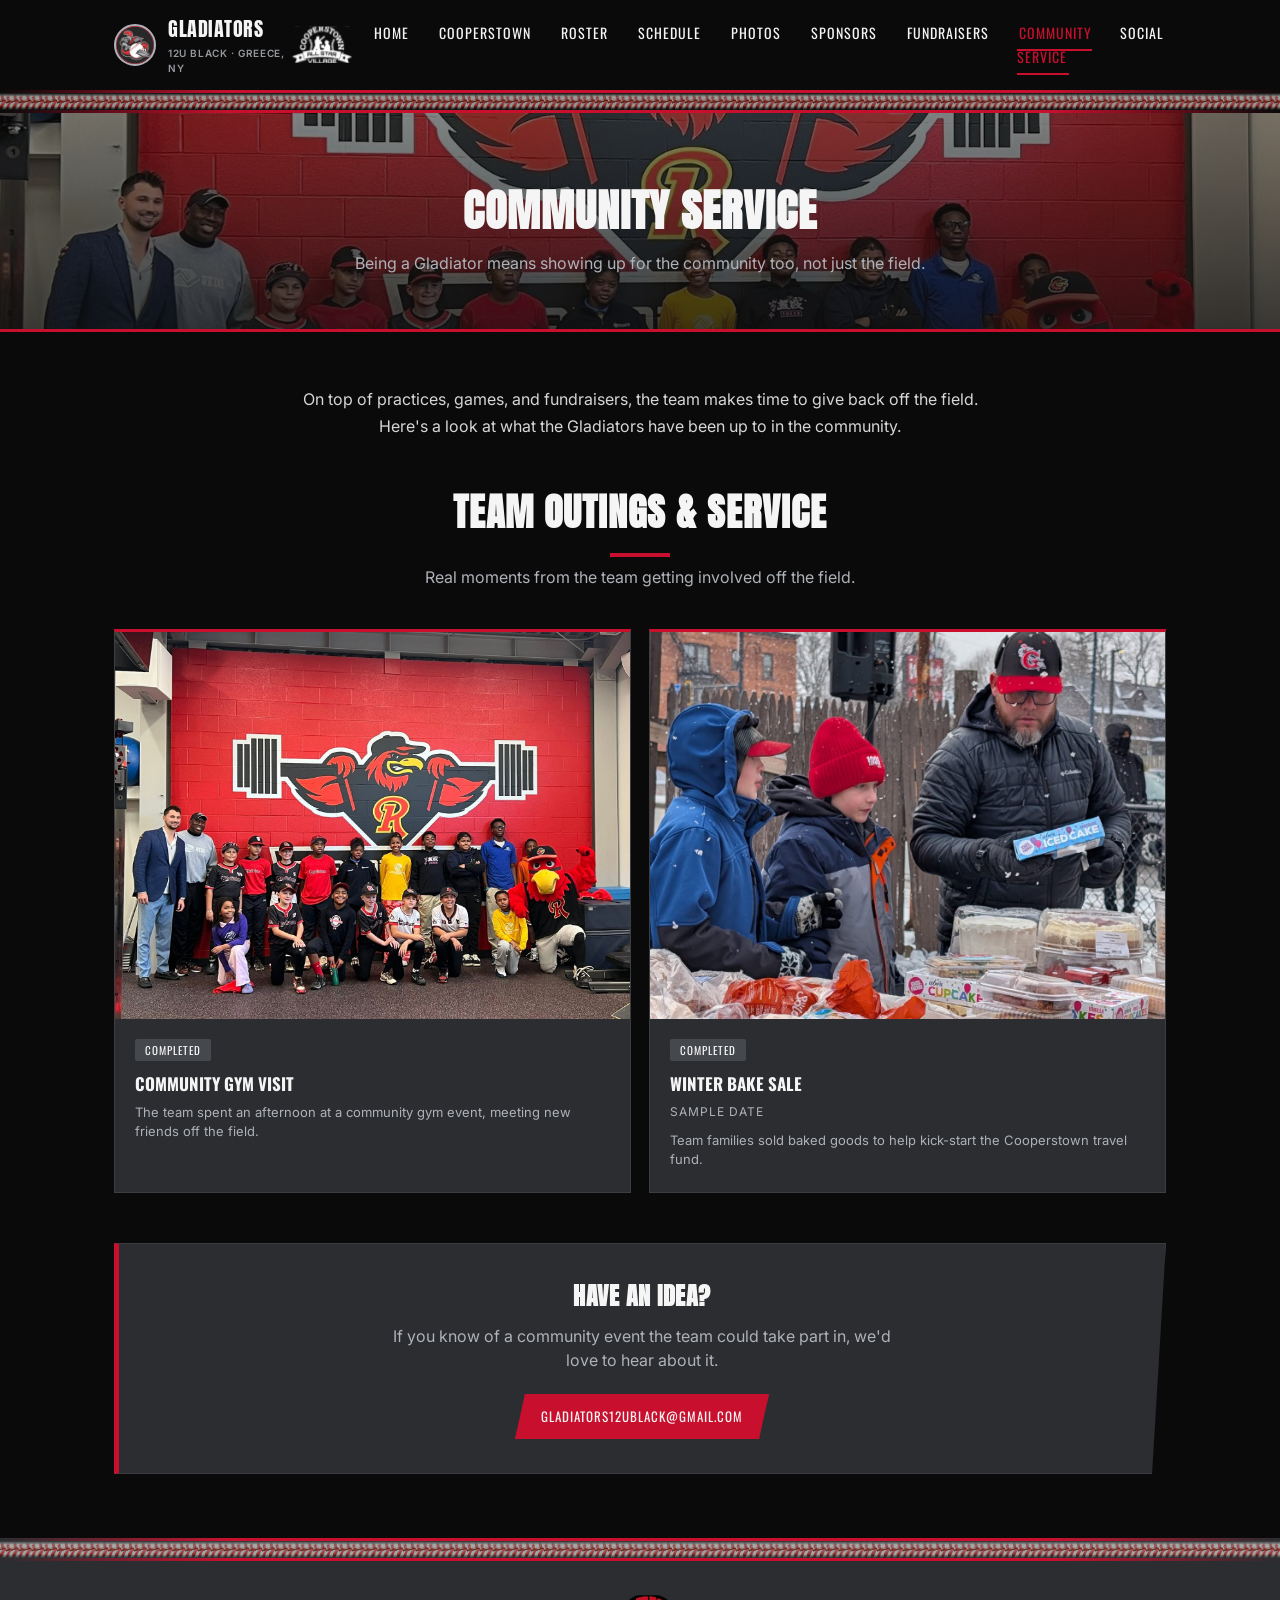
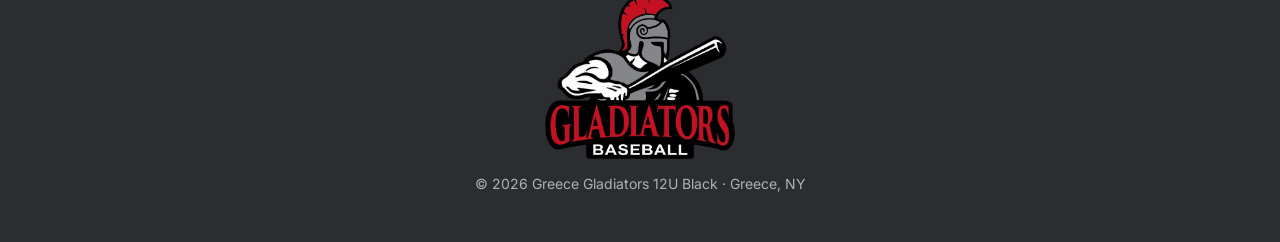
==== community-service.html @ d8000eb9 "Initial commit: Greece Gladiators 12U Black team website Static site with home, Cooperstown trip, ro" ====
<!DOCTYPE html>
<html lang="en">
<head>
<meta charset="UTF-8">
<script>if ("scrollRestoration" in history) { history.scrollRestoration = "manual"; }</script>
<meta name="viewport" content="width=device-width, initial-scale=1.0">
<title>Community Service — Greece Gladiators 12U Black</title>
<meta name="description" content="How the Greece Gladiators 12U Black give back off the field.">
<link rel="icon" type="image/png" href="assets/favicon.png">
<link rel="preconnect" href="https://fonts.googleapis.com">
<link href="https://fonts.googleapis.com/css2?family=Anton&family=Oswald:wght@500;700&family=Inter:wght@400;600&display=swap" rel="stylesheet">
<link rel="stylesheet" href="css/styles.css?v=55">
</head>
<body>

<header class="site-header" id="site-header"><!-- injected by js/partials.js --></header>

<div class="page-hero" style="--page-hero-img:url('../assets/photos/gym-community-visit.jpg')">
  <h1>Community Service</h1>
  <p>Being a Gladiator means showing up for the community too, not just the field.</p>
</div>

<div class="container">
  <section>
    <p class="cooper-intro">
      On top of practices, games, and fundraisers, the team makes time to give back off the field.
      Here's a look at what the Gladiators have been up to in the community.
    </p>

    <div class="section-head">
      <h2>Team Outings &amp; Service</h2>
      <p>Real moments from the team getting involved off the field.</p>
    </div>
    <div class="fundraiser-grid">
      <div class="fundraiser-card">
        <img class="fundraiser-photo" src="assets/photos/gym-community-visit.jpg" alt="Team on a community gym visit">
        <div class="fundraiser-body">
          <span class="status-chip status-completed">Completed</span>
          <h3>Community Gym Visit</h3>
          <p>The team spent an afternoon at a community gym event, meeting new friends off the field.</p>
        </div>
      </div>
      <div class="fundraiser-card">
        <img class="fundraiser-photo" src="assets/photos/bake-sale-fundraiser.jpg" alt="Team running a bake sale fundraiser">
        <div class="fundraiser-body">
          <span class="status-chip status-completed">Completed</span>
          <h3>Winter Bake Sale</h3>
          <div class="fundraiser-meta">Sample Date</div>
          <p>Team families sold baked goods to help kick-start the Cooperstown travel fund.</p>
        </div>
      </div>
    </div>

    <div class="cta-box">
      <h2>Have an Idea?</h2>
      <p>If you know of a community event the team could take part in, we'd love to hear about it.</p>
      <a href="mailto:gladiators12ublack@gmail.com" class="btn btn-solid">gladiators12ublack@gmail.com</a>
    </div>
  </section>
</div>

<footer class="site-footer" id="site-footer"><!-- injected by js/partials.js --></footer>

<script src="js/data.js?v=55"></script>
<script src="js/render.js?v=55"></script>
<script src="js/partials.js?v=55"></script>
<script src="js/main.js?v=55"></script>
</body>
</html>
---- css/styles.css ----
/* Greece Gladiators 12U Black — site styles (Gritty/Aggressive design, chosen from prototypes) */
:root {
  --black: #0a0a0a;
  --charcoal: #171717;
  --gray: #2b2d30;
  --gray-mid: #45484d;
  --gray-line: #3a3d41;
  --crimson: #c8102e;
  --crimson-dark: #8f0b20;
  --silver: #aeb2b8;
  --white: #f5f5f5;
  --font-display: 'Oswald', 'Arial Narrow', sans-serif;
  --font-headline: 'Anton', 'Oswald', 'Arial Narrow', sans-serif;
  --font-body: 'Inter', -apple-system, 'Segoe UI', Roboto, Helvetica, Arial, sans-serif;
}

* { box-sizing: border-box; }
html { scroll-behavior: smooth; }
body {
  margin: 0;
  background: var(--black);
  color: var(--white);
  font-family: var(--font-body);
  line-height: 1.5;
}

a { color: inherit; text-decoration: none; }
img { max-width: 100%; display: block; }

.container { max-width: 1100px; margin: 0 auto; padding: 0 24px; }

/* ---------- Header / Nav ---------- */
header.site-header {
  position: sticky;
  top: 0;
  z-index: 50;
  background: var(--black);
}
.border-red { height: 3px; background: linear-gradient(to right, transparent, var(--crimson) 18%, var(--crimson) 82%, transparent); }
.nav-inner {
  position: relative;
  display: flex;
  align-items: center;
  justify-content: space-between;
  padding: 14px 24px;
  max-width: 1100px;
  margin: 0 auto;
}
.brand {
  display: flex;
  align-items: center;
  gap: 12px;
  font-family: var(--font-display);
  letter-spacing: 1px;
}
.crest {
  width: 42px; height: 42px;
  border-radius: 50%;
  background: linear-gradient(160deg, var(--crimson), var(--crimson-dark));
  display: flex; align-items: center; justify-content: center;
  border: 2px solid var(--silver);
  font-weight: 700;
  font-size: 14px;
  flex-shrink: 0;
}
.crest img { width: 100%; height: 100%; border-radius: 50%; object-fit: cover; }
.brand-text { font-family: var(--font-headline); font-size: 20px; text-transform: uppercase; letter-spacing: 0.5px; }
.brand-text small { display: block; margin-top: 2px; font-size: 10px; letter-spacing: 0.6px; color: var(--silver); font-family: var(--font-body); font-weight: 600; opacity: 0.85; }
.header-badge-link { margin-left: auto; display: flex; align-items: center; margin-right: 20px; }
@media (max-width: 980px) { .header-badge-link { display: none; } }
.header-cooperstown-logo { height: 40px; width: auto; }

nav.main-nav ul {
  list-style: none;
  display: flex;
  gap: 26px;
  margin: 0; padding: 0;
}
nav.main-nav a {
  font-family: var(--font-display);
  text-transform: uppercase;
  font-size: 14px;
  letter-spacing: 1px;
  padding: 6px 2px;
  border-bottom: 2px solid transparent;
  transition: border-color .15s, color .15s;
}
nav.main-nav a:hover,
nav.main-nav a.active {
  border-color: var(--crimson);
  color: var(--crimson);
}
.nav-toggle { display: none; background: none; border: none; color: var(--white); font-size: 26px; cursor: pointer; }

@media (max-width: 820px) {
  nav.main-nav { position: absolute; top: 100%; left: 0; right: 0; background: var(--black); border-bottom: 3px solid var(--crimson); display: none; }
  nav.main-nav.open { display: block; }
  nav.main-nav ul { flex-direction: column; gap: 0; padding: 8px 24px 18px; }
  nav.main-nav a { display: block; padding: 12px 0; border-bottom: 1px solid var(--charcoal); }
  .nav-toggle { display: block; }
}

/* ---------- Hero ---------- */
.hero {
  position: relative;
  padding: 40px 24px 160px;
  text-align: center;
  background:
    linear-gradient(180deg, rgba(10,10,10,.3) 0%, rgba(10,10,10,.48) 45%, rgba(10,10,10,.82) 92%),
    radial-gradient(circle at 50% 0%, rgba(200,16,46,.22), transparent 60%),
    url("../assets/photos/ballpark-aerial-fields.jpg") center 55%/cover no-repeat;
  background-attachment: scroll, scroll, fixed;
  clip-path: polygon(0 0, 100% 0, 100% 92%, 0 100%);
  overflow: hidden;
}

/* Baseball stitching divider — an actual macro photo of ball stitching, leveled, cropped
   to a seamless repeat, and faded top/bottom into the page background */
.stitch-divider {
  height: 17px;
  background: #fff url("../assets/stitch-real.png") repeat-x center;
  background-size: auto 17px;
  opacity: 0.6;
  -webkit-mask-image: linear-gradient(to bottom, transparent 0%, black 22%, black 78%, transparent 100%);
  mask-image: linear-gradient(to bottom, transparent 0%, black 22%, black 78%, transparent 100%);
}
.hero .crest-lg {
  width: 120px; height: 120px;
  margin: 0 auto 24px;
  border-radius: 50%;
  background: linear-gradient(160deg, var(--crimson), var(--crimson-dark));
  border: 4px solid var(--silver);
  display: flex; align-items: center; justify-content: center;
  font-family: var(--font-display);
  font-size: 34px;
  box-shadow: 0 0 0 6px rgba(255,255,255,.03);
  overflow: hidden;
}
.hero .crest-lg img { width: 100%; height: 100%; border-radius: 50%; object-fit: cover; }
.hero-logos { display: flex; align-items: center; justify-content: center; gap: 20px; flex-wrap: wrap; margin-bottom: 14px; }
.cp-badge--hero { width: 220px; height: 220px; flex-shrink: 0; filter: drop-shadow(0 8px 18px rgba(0,0,0,.5)); }
.hero h1 {
  font-family: var(--font-headline);
  text-transform: uppercase;
  font-size: clamp(28px, 5.5vw, 50px);
  letter-spacing: 1px;
  margin: 0 0 4px;
  line-height: 1.05;
}
.hero h1 span { color: var(--crimson); }
.hero .tagline {
  display: inline-block;
  font-family: var(--font-headline);
  text-transform: uppercase;
  letter-spacing: 1px;
  color: var(--silver);
  font-weight: 400;
  font-size: clamp(28px, 5.5vw, 42px);
  white-space: nowrap;
  margin: 0 0 18px;
  padding: 18px 48px;
  background: linear-gradient(to right, transparent, var(--black) 12%, var(--black) 88%, transparent);
  border: 3px solid transparent;
  border-image: linear-gradient(to right, transparent, var(--crimson) 20%, var(--crimson) 80%, transparent) 1;
  -webkit-text-stroke: 1px #000;
  text-stroke: 1px #000;
}
@media (max-width: 480px) {
  .hero .tagline { font-size: 20px; padding: 12px 24px; }
}
.hero .sub {
  display: inline-block;
  max-width: 560px;
  margin: 0 auto 22px;
  padding: 22px 32px;
  background: linear-gradient(to right, transparent, var(--gray) 12%, var(--gray) 88%, transparent);
  color: #d6d6d6;
  font-size: 15px;
}
.btn-row { display: flex; gap: 16px; justify-content: center; flex-wrap: wrap; }
.btn {
  display: inline-block;
  font-family: var(--font-display);
  text-transform: uppercase;
  letter-spacing: 1px;
  padding: 11px 24px;
  border: 2px solid var(--crimson);
  clip-path: polygon(10px 0, 100% 0, calc(100% - 10px) 100%, 0 100%);
  transition: background .15s, color .15s;
  cursor: pointer;
  font-size: 13px;
}
.btn-solid { background: var(--crimson); color: var(--white); }
.btn-solid:hover { background: var(--crimson-dark); }
.btn-outline { background: transparent; color: var(--white); }
.btn-outline:hover { background: var(--crimson); }

/* ---------- Page header (non-home pages) ---------- */
.page-hero {
  padding: 64px 24px 54px;
  text-align: center;
  background:
    linear-gradient(180deg, rgba(10,10,10,.5), rgba(15,15,15,.8)),
    var(--page-hero-img, none) center/cover no-repeat,
    var(--charcoal);
  border-bottom: 3px solid var(--crimson);
}
.page-hero h1 {
  font-family: var(--font-headline);
  text-transform: uppercase;
  letter-spacing: 1px;
  font-size: clamp(30px, 5vw, 44px);
  margin: 0 0 8px;
}
.page-hero p { color: var(--silver); margin: 0; max-width: 600px; margin: 0 auto; }

/* ---------- Section framing ---------- */
section { padding: 64px 0; }
.section-alt {
  background: var(--gray);
  border: 1px solid var(--gray-line);
  border-radius: 6px;
  padding: 40px 28px;
}
.section-head { text-align: center; margin-bottom: 40px; }
.section-head h2 {
  font-family: var(--font-headline);
  text-transform: uppercase;
  letter-spacing: 1px;
  font-size: clamp(26px, 4vw, 38px);
  margin: 0 0 8px;
  position: relative;
  display: inline-block;
}
.home .section-head h2, .home .cooper-teaser h2 {
  -webkit-text-stroke: 0.75px #000;
  text-stroke: 0.75px #000;
}
.section-head h2::after {
  content: "";
  display: block;
  width: 60px; height: 4px;
  background: var(--crimson);
  margin: 12px auto 0;
}
.section-head p { color: var(--silver); margin: 0; }

/* Next up strip */
.next-up {
  background: var(--gray);
  border: 1px solid var(--gray-line);
  border-left: 5px solid var(--crimson);
  padding: 22px 28px;
  display: flex;
  align-items: center;
  justify-content: space-between;
  gap: 20px;
  flex-wrap: wrap;
  clip-path: polygon(0 0, 100% 0, calc(100% - 14px) 100%, 0 100%);
}
.next-up .label { font-family: var(--font-display); text-transform: uppercase; letter-spacing: 2px; color: var(--crimson); font-size: 13px; }
.next-up .detail { font-size: 20px; font-weight: 600; margin-top: 4px; }
.next-up .meta { color: var(--silver); font-size: 14px; margin-top: 2px; }

/* Quick links */
.quick-links { display: grid; grid-template-columns: repeat(auto-fit, minmax(190px,1fr)); gap: 18px; }
.quick-card {
  background: var(--gray);
  border: 1px solid var(--gray-line);
  border-top: 3px solid var(--crimson);
  padding: 26px 20px;
  text-align: center;
  transition: transform .15s;
  display: block;
}
.quick-card:hover { transform: translateY(-4px); }
.quick-card .icon { font-size: 30px; margin-bottom: 10px; }
.quick-card h3 { font-family: var(--font-display); text-transform: uppercase; letter-spacing: 1px; margin: 0 0 6px; font-size: 17px; }
.quick-card p { color: var(--silver); font-size: 13px; margin: 0; }

/* Season stat blurb */
.stat-row { display: grid; grid-template-columns: repeat(auto-fit,minmax(140px,1fr)); gap: 20px; text-align: center; }
.stat-box { background: var(--gray); border: 1px solid var(--gray-line); padding: 24px 10px; border-bottom: 3px solid var(--crimson); }
.stat-box .num { font-family: var(--font-headline); font-size: 40px; color: var(--crimson); }
.stat-box .lbl { text-transform: uppercase; letter-spacing: 1px; font-size: 12px; color: var(--silver); }

/* Badges */
.badge-sample {
  display: inline-block;
  background: var(--crimson);
  color: var(--white);
  font-family: var(--font-display);
  font-size: 10px;
  letter-spacing: 1px;
  text-transform: uppercase;
  padding: 3px 8px;
  transform: skew(-8deg);
  margin-left: 8px;
}

/* Roster */
.roster-intro { color: var(--silver); text-align: center; max-width: 640px; margin: 0 auto 40px; }
.roster-grid { display: grid; grid-template-columns: repeat(auto-fill, minmax(240px,1fr)); gap: 18px; }
.player-card {
  background: var(--gray);
  border: 1px solid var(--gray-line);
  border-top: 3px solid var(--crimson);
  position: relative;
  overflow: hidden;
}
.player-card .player-top { display: flex; align-items: center; gap: 14px; padding: 16px 18px; }
.player-card .player-photo { width: 60px; height: 60px; object-fit: cover; flex-shrink: 0; border: 1px solid var(--gray-line); }
.player-card .player-placeholder {
  background: var(--charcoal);
  color: var(--silver);
  font-size: 22px;
  display: flex; align-items: center; justify-content: center;
  text-align: center;
}
.player-card .player-info { min-width: 0; }
.player-card .jersey { font-family: var(--font-headline); font-size: 26px; color: var(--crimson); line-height: 1; }
.player-card .pname { font-weight: 600; margin: 4px 0 2px; font-size: 14px; }
.player-card .ppos { color: var(--silver); font-size: 12px; text-transform: uppercase; letter-spacing: 1px; }
.player-card .player-video {
  display: flex; align-items: center; justify-content: center; gap: 6px;
  padding: 10px 12px;
  border-top: 1px dashed var(--gray-mid);
  font-family: var(--font-display);
  text-transform: uppercase;
  letter-spacing: 0.5px;
  font-size: 11px;
}
a.player-video { color: var(--white); background: var(--crimson-dark); border-top-color: var(--crimson); }
a.player-video:hover { background: var(--crimson); }
div.player-video.player-placeholder { background: var(--charcoal); }

/* Schedule */
.legend-row { display: flex; align-items: center; justify-content: center; gap: 24px; margin-bottom: 30px; flex-wrap: wrap; }
.legend { display: flex; gap: 18px; justify-content: center; flex-wrap: wrap; }
.legend-item { display: flex; align-items: center; gap: 6px; font-size: 13px; color: var(--silver); text-transform: uppercase; letter-spacing: 1px; }
.dot { width: 10px; height: 10px; border-radius: 50%; }
.dot-game { background: var(--crimson); }
.dot-practice { background: var(--silver); }
.dot-event { background: var(--white); }

.hide-past-toggle { display: flex; align-items: center; gap: 7px; font-size: 13px; color: var(--silver); text-transform: uppercase; letter-spacing: 1px; cursor: pointer; }
.hide-past-toggle input { accent-color: var(--crimson); width: 15px; height: 15px; cursor: pointer; }

.gc-cta { text-align: center; margin-bottom: 40px; }
.gc-cta p { color: var(--silver); margin-bottom: 14px; }

.sched-list { display: flex; flex-direction: column; gap: 14px; }
.sched-card {
  background: var(--gray);
  border: 1px solid var(--gray-line);
  padding: 18px 22px;
  display: flex;
  align-items: center;
  gap: 22px;
  clip-path: polygon(0 0, 100% 0, calc(100% - 14px) 100%, 0 100%);
  border-left: 5px solid var(--silver);
  flex-wrap: wrap;
}
.sched-card.type-game { border-left-color: var(--crimson); }
.sched-card.type-event { border-left-color: var(--white); }
.sched-date { font-family: var(--font-display); min-width: 130px; }
.sched-date .dow { color: var(--silver); font-size: 12px; text-transform: uppercase; letter-spacing: 1px; }
.sched-date .d { font-size: 22px; }
.sched-info { flex: 1; min-width: 180px; }
.sched-info .title { font-weight: 600; }
.sched-info .meta { color: var(--silver); font-size: 13px; }
.type-tag {
  font-family: var(--font-display);
  text-transform: uppercase;
  font-size: 11px;
  letter-spacing: 1px;
  padding: 4px 10px;
  border: 1px solid var(--silver);
  color: var(--silver);
}
.type-game .type-tag { border-color: var(--crimson); color: var(--crimson); }

/* ---------- Sponsors ---------- */
.sponsor-grid { display: grid; grid-template-columns: repeat(auto-fit, minmax(220px,1fr)); gap: 18px; margin-bottom: 50px; }
.sponsor-card {
  background: var(--gray);
  border: 1px solid var(--gray-line);
  border-top: 3px solid var(--crimson);
  padding: 28px 20px;
  text-align: center;
}
.sponsor-logo-box {
  width: 100%;
  height: 90px;
  background: var(--charcoal);
  border: 1px dashed var(--gray-mid);
  display: flex;
  align-items: center;
  justify-content: center;
  color: var(--silver);
  font-family: var(--font-display);
  text-transform: uppercase;
  letter-spacing: 1px;
  font-size: 12px;
  margin-bottom: 16px;
}
.sponsor-card h3 { font-family: var(--font-display); text-transform: uppercase; margin: 0 0 6px; font-size: 16px; }
.sponsor-card p { color: var(--silver); font-size: 13px; margin: 0; }
.become-sponsor {
  background: var(--gray);
  border: 1px solid var(--gray-line);
  border-left: 5px solid var(--crimson);
  clip-path: polygon(0 0, 100% 0, calc(100% - 14px) 100%, 0 100%);
  padding: 34px 30px;
  text-align: center;
}
.become-sponsor h2 { font-family: var(--font-headline); text-transform: uppercase; letter-spacing: 0.5px; margin: 0 0 10px; font-size: 24px; }
.become-sponsor p { color: var(--silver); max-width: 520px; margin: 0 auto 22px; }

/* ---------- Cooperstown badge (inline SVG patch, reused in header/banner/page-hero) ---------- */
.cp-badge text { font-family: var(--font-display); }
.cp-badge { flex-shrink: 0; display: block; }
.cp-badge--lg { width: 132px; height: 132px; }
.cp-badge--xl { width: 150px; height: 150px; margin: 0 auto 16px; filter: drop-shadow(0 8px 18px rgba(0,0,0,.5)); }

/* ---------- Cooperstown x Gladiators logo lockup ---------- */
.cp-lockup { display: flex; align-items: center; justify-content: center; gap: 20px; margin: 0 auto 18px; }
.cp-lockup img { height: 100px; width: auto; filter: drop-shadow(0 6px 14px rgba(0,0,0,.55)); }
.cp-lockup .cp-lockup-gladiators { height: 118px; }
.cp-lockup .cp-lockup-x {
  flex-shrink: 0;
  width: 42px;
  height: 42px;
  fill: #fff;
  filter: drop-shadow(4px 6px 3px rgba(200,16,46,.85));
}
@media (max-width: 480px) {
  .cp-lockup { gap: 12px; }
  .cp-lockup img { height: 68px; }
  .cp-lockup .cp-lockup-gladiators { height: 80px; }
  .cp-lockup .cp-lockup-x { width: 28px; height: 28px; }
}

.page-hero h1.cp-headline {
  -webkit-text-stroke: 0.3px var(--crimson);
  text-stroke: 0.3px var(--crimson);
}

/* ---------- Cooperstown ---------- */
.cooper-teaser {
  background: linear-gradient(135deg, var(--crimson-dark), #4a0710);
  border: 1px solid var(--crimson);
  padding: 30px 30px;
  display: flex;
  align-items: center;
  gap: 26px;
  flex-wrap: wrap;
}
.cooper-teaser .teaser-copy { flex: 1; min-width: 220px; }
.cooper-teaser .label { font-family: var(--font-display); text-transform: uppercase; letter-spacing: 2px; font-size: 12px; color: #ffb3bd; margin-bottom: 6px; }
.cooper-teaser h2 { font-family: var(--font-headline); text-transform: uppercase; letter-spacing: 0.5px; font-size: clamp(22px, 3.4vw, 28px); margin: 0 0 8px; color: var(--white); }
.cooper-teaser p { color: #f2dde0; margin: 0; max-width: 480px; font-size: 14px; }
.cooper-teaser .btn-solid { background: var(--white); color: var(--crimson-dark); border-color: var(--white); flex-shrink: 0; }
.cooper-teaser .btn-solid:hover { background: #f0f0f0; }
.cooper-intro { max-width: 720px; margin: -10px auto 44px; text-align: center; color: #d6d6d6; font-size: 16px; line-height: 1.7; }
.cooper-intro strong { color: var(--white); }
.cooper-intro a { color: var(--white); border-bottom: 1px solid var(--crimson); }

.highlight-list { list-style: none; padding: 0; margin: 0 0 50px; display: grid; grid-template-columns: repeat(auto-fit, minmax(260px,1fr)); gap: 14px; }
.highlight-list li {
  background: var(--gray);
  border: 1px solid var(--gray-line);
  border-left: 4px solid var(--crimson);
  padding: 16px 20px;
  display: flex;
  align-items: baseline;
  gap: 12px;
}
.highlight-list .h-icon { font-size: 18px; flex-shrink: 0; }
.highlight-list .h-text strong { display: block; font-family: var(--font-display); text-transform: uppercase; letter-spacing: .5px; font-size: 14px; margin-bottom: 2px; }
.highlight-list .h-text span { color: var(--silver); font-size: 13px; }

.trip-stats { display: grid; grid-template-columns: repeat(auto-fit, minmax(140px,1fr)); gap: 20px; margin-bottom: 50px; text-align: center; }
.trip-stats .stat-box .num { font-size: 34px; }

.why-help { display: grid; grid-template-columns: 1.1fr .9fr; gap: 34px; align-items: center; margin-bottom: 50px; }
.why-help img { width: 100%; border-radius: 4px; border: 1px solid var(--gray-line); }
.why-help .why-copy h2 { font-family: var(--font-headline); text-transform: uppercase; letter-spacing: 0.5px; font-size: 26px; margin: 0 0 14px; }
.why-help .why-copy p { color: var(--silver); margin: 0 0 14px; line-height: 1.7; }
@media (max-width: 760px) { .why-help { grid-template-columns: 1fr; } }

.progress-card {
  background: var(--gray);
  border: 1px solid var(--gray-line);
  border-top: 3px solid var(--crimson);
  padding: 30px 28px;
  margin-bottom: 50px;
}
.progress-card .progress-label { display: flex; justify-content: space-between; align-items: baseline; font-family: var(--font-display); text-transform: uppercase; letter-spacing: 1px; font-size: 13px; margin-bottom: 10px; color: var(--silver); }
.progress-card .progress-label strong { color: var(--white); font-size: 15px; }
.progress-track { height: 22px; background: var(--charcoal); border: 1px solid var(--gray-line); border-radius: 3px; overflow: hidden; }
.progress-fill { height: 100%; background: linear-gradient(90deg, var(--crimson-dark), var(--crimson)); width: 0%; }
.progress-note { color: var(--silver); font-size: 12px; margin-top: 10px; }

.trip-cta { display: flex; gap: 16px; justify-content: center; flex-wrap: wrap; margin-bottom: 10px; }
.source-note { text-align: center; color: var(--silver); font-size: 12px; margin-top: 40px; }
.source-note a { color: var(--white); border-bottom: 1px solid var(--crimson); }

/* ---------- Cooperstown day-by-day timeline ---------- */
.cp-timeline { list-style: none; padding: 0; margin: 0 0 50px; border-left: 2px solid var(--gray-line); }
.cp-timeline li { position: relative; padding: 2px 0 26px 30px; }
.cp-timeline li:last-child { padding-bottom: 2px; }
.cp-timeline li::before {
  content: '';
  position: absolute; left: -7px; top: 4px;
  width: 12px; height: 12px; border-radius: 50%;
  background: var(--crimson); border: 2px solid var(--black);
}
.cp-timeline .cp-day { font-family: var(--font-display); text-transform: uppercase; letter-spacing: 1px; font-size: 12px; color: var(--crimson); margin-bottom: 4px; }
.cp-timeline .cp-title { font-family: var(--font-display); font-weight: 700; text-transform: uppercase; letter-spacing: .5px; font-size: 16px; margin-bottom: 4px; }
.cp-timeline .cp-desc { color: var(--silver); font-size: 13px; line-height: 1.6; margin: 0; }

/* ---------- Cooperstown sponsor spotlight ---------- */
.sponsor-spotlight {
  background: var(--gray);
  border: 1px solid var(--gray-line);
  border-top: 3px solid var(--crimson);
  padding: 34px 30px;
  margin-bottom: 50px;
}
.sponsor-spotlight h2 { font-family: var(--font-headline); text-transform: uppercase; letter-spacing: 0.5px; font-size: 26px; margin: 0 0 10px; text-align: center; }
.sponsor-spotlight > p { color: var(--silver); max-width: 640px; margin: 0 auto 26px; text-align: center; line-height: 1.7; }
.sponsor-spotlight .highlight-list { margin-bottom: 0; }

/* ---------- Fundraisers ---------- */
.fundraiser-grid { display: grid; grid-template-columns: repeat(auto-fit, minmax(240px,1fr)); gap: 18px; margin-bottom: 50px; }
.fundraiser-card {
  background: var(--gray);
  border: 1px solid var(--gray-line);
  border-top: 3px solid var(--crimson);
  padding: 0 0 22px;
  text-align: left;
  overflow: hidden;
}
.fundraiser-card .fundraiser-photo { width: 100%; aspect-ratio: 4/3; object-fit: cover; display: block; }
.fundraiser-card .fundraiser-placeholder {
  width: 100%; aspect-ratio: 4/3;
  background: var(--charcoal);
  border-bottom: 1px dashed var(--gray-mid);
  display: flex; align-items: center; justify-content: center;
  color: var(--silver);
  font-family: var(--font-display);
  text-transform: uppercase;
  letter-spacing: 1px;
  font-size: 12px;
}
.fundraiser-card .fundraiser-body { padding: 18px 20px 0; }
.fundraiser-card h3 { font-family: var(--font-display); text-transform: uppercase; margin: 0 0 6px; font-size: 17px; }
.fundraiser-card .fundraiser-meta { color: var(--silver); font-size: 12px; text-transform: uppercase; letter-spacing: 1px; margin-bottom: 10px; }
.fundraiser-card p { color: var(--silver); font-size: 13px; margin: 0; }
.status-chip {
  display: inline-block;
  font-family: var(--font-display);
  text-transform: uppercase;
  font-size: 11px;
  letter-spacing: 1px;
  padding: 3px 10px;
  border-radius: 2px;
  margin-bottom: 10px;
}
.status-active { background: var(--crimson); color: var(--white); }
.status-upcoming { background: var(--charcoal); color: var(--silver); border: 1px solid var(--gray-mid); }
.status-completed { background: var(--gray-mid); color: var(--white); }

.cta-box {
  background: var(--gray);
  border: 1px solid var(--gray-line);
  border-left: 5px solid var(--crimson);
  clip-path: polygon(0 0, 100% 0, calc(100% - 14px) 100%, 0 100%);
  padding: 34px 30px;
  text-align: center;
}
.cta-box h2 { font-family: var(--font-headline); text-transform: uppercase; letter-spacing: 0.5px; margin: 0 0 10px; font-size: 24px; }
.cta-box p { color: var(--silver); max-width: 520px; margin: 0 auto 22px; }

/* ---------- Social ---------- */
.social-grid { display: grid; grid-template-columns: repeat(auto-fit, minmax(240px,1fr)); gap: 20px; }
.social-card {
  background: var(--gray);
  border: 1px solid var(--gray-line);
  border-top: 3px solid var(--crimson);
  padding: 34px 24px;
  text-align: center;
  transition: transform .15s;
}
.social-card:hover { transform: translateY(-4px); }
.social-card .icon { font-size: 40px; margin-bottom: 14px; }
.social-card h3 { font-family: var(--font-display); text-transform: uppercase; letter-spacing: 1px; margin: 0 0 10px; font-size: 18px; }
.social-card .btn { font-size: 13px; padding: 10px 22px; }
.social-note { color: var(--silver); text-align: center; max-width: 560px; margin: 34px auto 0; font-size: 13px; }

/* ---------- Home: Team Moments strip ---------- */
.moments-strip { display: grid; grid-template-columns: repeat(auto-fit, minmax(160px,1fr)); gap: 14px; margin-bottom: 26px; }
.moments-strip a { display: block; aspect-ratio: 4/3; overflow: hidden; border-radius: 4px; border: 1px solid #2a2a2a; }
.moments-strip img { width: 100%; height: 100%; object-fit: cover; transition: transform .2s; }
.moments-strip a:hover img { transform: scale(1.06); }
.moments-cta { text-align: center; }

/* ---------- Photos ---------- */
.photo-grid { display: grid; grid-template-columns: repeat(auto-fill, minmax(220px,1fr)); gap: 16px; }
.photo-tile {
  aspect-ratio: 4 / 3;
  background: linear-gradient(135deg, #232324, #1a1a1b);
  border: 1px dashed var(--silver);
  display: flex;
  align-items: center;
  justify-content: center;
  color: var(--silver);
  font-family: var(--font-display);
  text-transform: uppercase;
  letter-spacing: 1px;
  font-size: 12px;
  cursor: default;
  text-align: center;
  padding: 10px;
}
img.photo-tile {
  width: 100%;
  object-fit: cover;
  border: 1px solid #2a2a2a;
  border-radius: 3px;
  cursor: pointer;
  transition: transform .18s, box-shadow .18s, border-color .18s;
  padding: 0;
}
img.photo-tile:hover {
  transform: scale(1.03);
  box-shadow: 0 10px 26px rgba(0,0,0,.55);
  border-color: var(--crimson);
}
.photo-credit { text-align: center; color: var(--silver); font-size: 13px; margin-top: 34px; }
.photo-credit a { color: var(--white); border-bottom: 1px solid var(--crimson); }

/* Lightbox (inert until real photos are added) */
.lightbox {
  position: fixed;
  inset: 0;
  background: rgba(0,0,0,.9);
  display: none;
  align-items: center;
  justify-content: center;
  z-index: 100;
  padding: 24px;
}
.lightbox.open { display: flex; }
.lightbox img { max-width: 90vw; max-height: 85vh; }
.lightbox-close {
  position: absolute;
  top: 20px; right: 28px;
  color: var(--white);
  font-size: 32px;
  cursor: pointer;
  background: none;
  border: none;
}

/* Footer */
footer.site-footer {
  background: var(--gray);
  text-align: center;
  color: var(--silver);
  font-size: 14px;
}
footer.site-footer .footer-inner { padding: 34px 24px; }
footer.site-footer a { color: var(--white); }
footer.site-footer .footer-wordmark { max-width: 190px; margin: 0 auto 10px; }
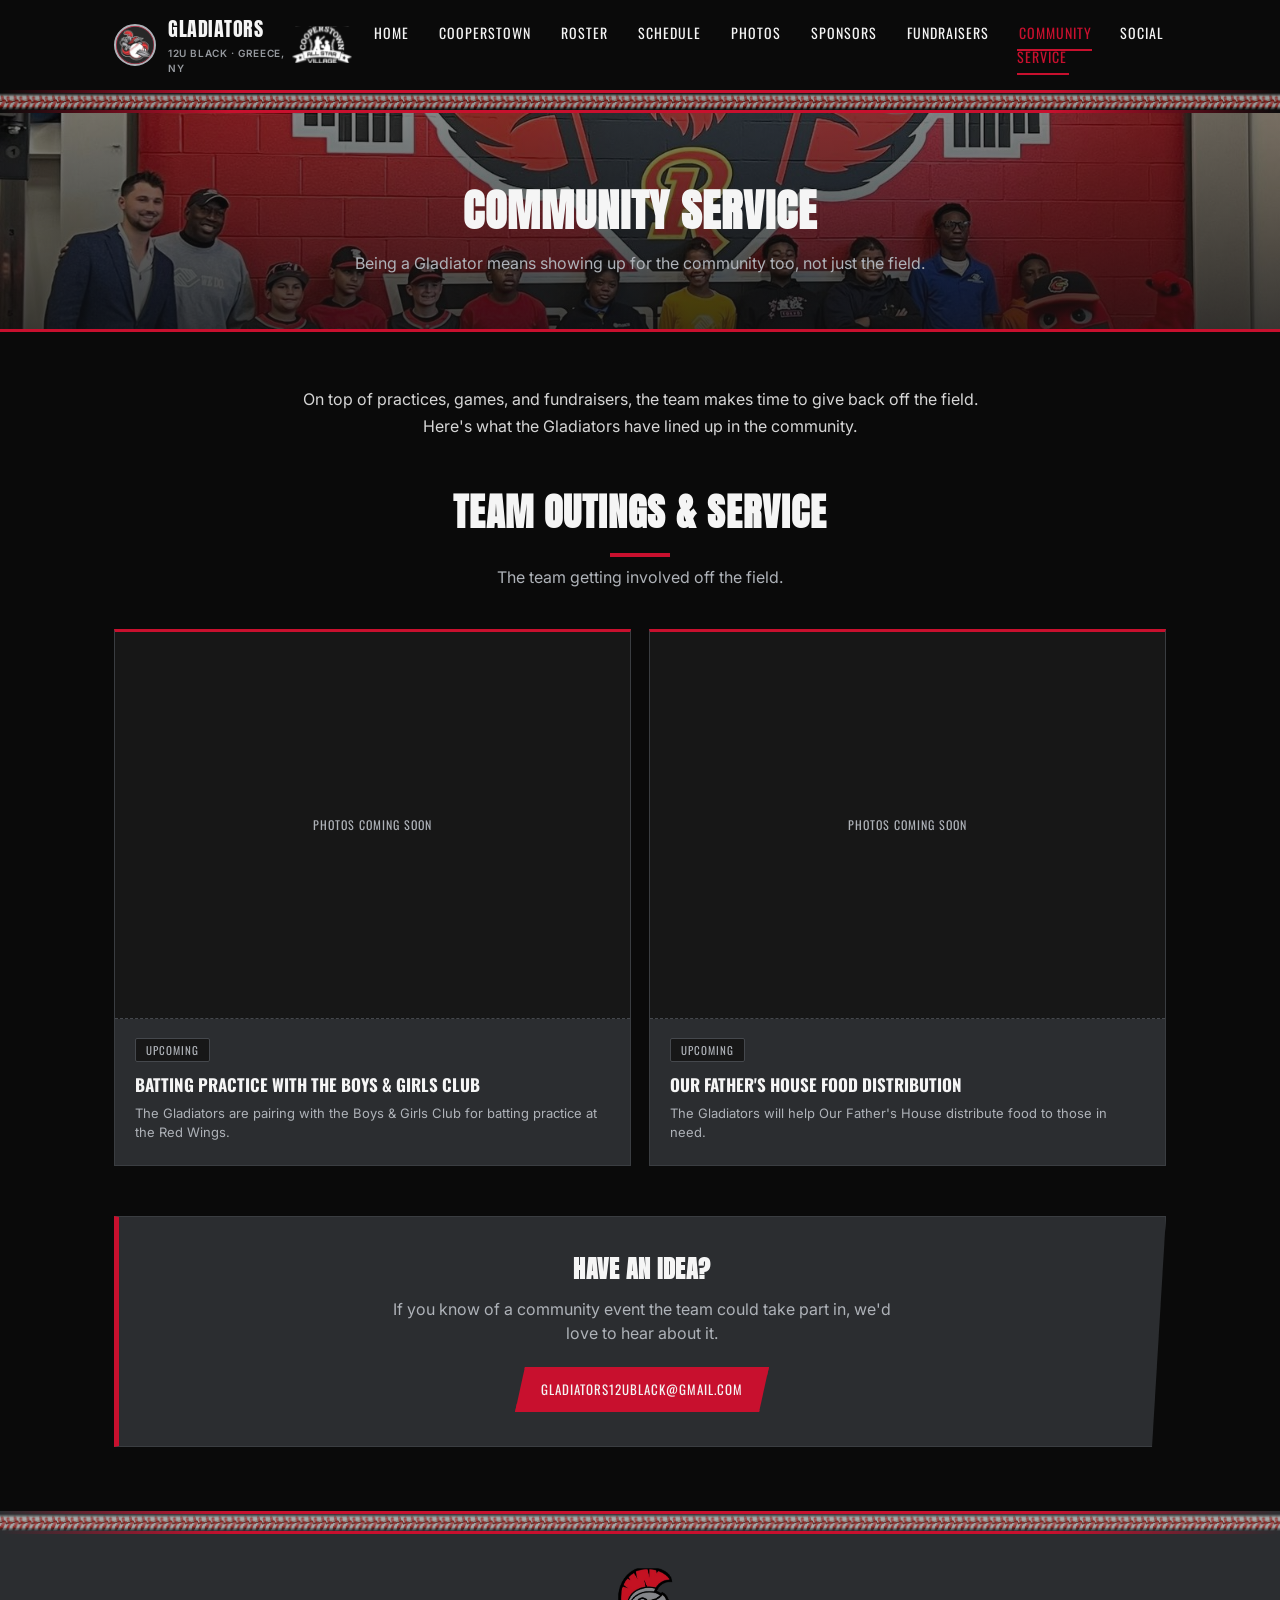
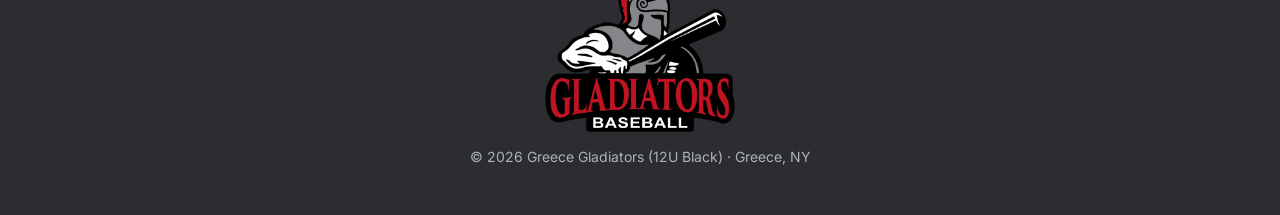
==== commit 818e3f43: "Apply team manager feedback and page redesigns - Roster: remove #28, add 9 player headshots, drop in" ====
--- a/community-service.html
+++ b/community-service.html
@@ -4,12 +4,12 @@
 <meta charset="UTF-8">
 <script>if ("scrollRestoration" in history) { history.scrollRestoration = "manual"; }</script>
 <meta name="viewport" content="width=device-width, initial-scale=1.0">
-<title>Community Service — Greece Gladiators 12U Black</title>
-<meta name="description" content="How the Greece Gladiators 12U Black give back off the field.">
+<title>Community Service — Greece Gladiators (12U Black)</title>
+<meta name="description" content="How the Greece Gladiators (12U Black) give back off the field.">
 <link rel="icon" type="image/png" href="assets/favicon.png">
 <link rel="preconnect" href="https://fonts.googleapis.com">
 <link href="https://fonts.googleapis.com/css2?family=Anton&family=Oswald:wght@500;700&family=Inter:wght@400;600&display=swap" rel="stylesheet">
-<link rel="stylesheet" href="css/styles.css?v=55">
+<link rel="stylesheet" href="css/styles.css?v=66">
 </head>
 <body>
 
@@ -24,29 +24,28 @@
   <section>
     <p class="cooper-intro">
       On top of practices, games, and fundraisers, the team makes time to give back off the field.
-      Here's a look at what the Gladiators have been up to in the community.
+      Here's what the Gladiators have lined up in the community.
     </p>
 
     <div class="section-head">
       <h2>Team Outings &amp; Service</h2>
-      <p>Real moments from the team getting involved off the field.</p>
+      <p>The team getting involved off the field.</p>
     </div>
     <div class="fundraiser-grid">
       <div class="fundraiser-card">
-        <img class="fundraiser-photo" src="assets/photos/gym-community-visit.jpg" alt="Team on a community gym visit">
+        <div class="fundraiser-placeholder">Photos Coming Soon</div>
         <div class="fundraiser-body">
-          <span class="status-chip status-completed">Completed</span>
-          <h3>Community Gym Visit</h3>
-          <p>The team spent an afternoon at a community gym event, meeting new friends off the field.</p>
+          <span class="status-chip status-upcoming">Upcoming</span>
+          <h3>Batting Practice with the Boys &amp; Girls Club</h3>
+          <p>The Gladiators are pairing with the Boys &amp; Girls Club for batting practice at the Red Wings.</p>
         </div>
       </div>
       <div class="fundraiser-card">
-        <img class="fundraiser-photo" src="assets/photos/bake-sale-fundraiser.jpg" alt="Team running a bake sale fundraiser">
+        <div class="fundraiser-placeholder">Photos Coming Soon</div>
         <div class="fundraiser-body">
-          <span class="status-chip status-completed">Completed</span>
-          <h3>Winter Bake Sale</h3>
-          <div class="fundraiser-meta">Sample Date</div>
-          <p>Team families sold baked goods to help kick-start the Cooperstown travel fund.</p>
+          <span class="status-chip status-upcoming">Upcoming</span>
+          <h3>Our Father's House Food Distribution</h3>
+          <p>The Gladiators will help Our Father's House distribute food to those in need.</p>
         </div>
       </div>
     </div>
@@ -61,9 +60,9 @@
 
 <footer class="site-footer" id="site-footer"><!-- injected by js/partials.js --></footer>
 
-<script src="js/data.js?v=55"></script>
-<script src="js/render.js?v=55"></script>
-<script src="js/partials.js?v=55"></script>
-<script src="js/main.js?v=55"></script>
+<script src="js/data.js?v=66"></script>
+<script src="js/render.js?v=66"></script>
+<script src="js/partials.js?v=66"></script>
+<script src="js/main.js?v=66"></script>
 </body>
 </html>
--- a/css/styles.css
+++ b/css/styles.css
@@ -531,6 +531,51 @@
 .sponsor-spotlight h2 { font-family: var(--font-headline); text-transform: uppercase; letter-spacing: 0.5px; font-size: 26px; margin: 0 0 10px; text-align: center; }
 .sponsor-spotlight > p { color: var(--silver); max-width: 640px; margin: 0 auto 26px; text-align: center; line-height: 1.7; }
 .sponsor-spotlight .highlight-list { margin-bottom: 0; }
+/* ---------- Schedule: off-season phase card ---------- */
+.offseason {
+  display: grid; grid-template-columns: 1fr minmax(0, 430px); grid-template-areas: "top top" "copy flyer";
+  align-items: center; column-gap: 10px;
+  background: var(--gray); border: 1px solid var(--gray-line); border-top: 3px solid var(--crimson);
+  margin-bottom: 50px; overflow: hidden;
+}
+.offseason-top { grid-area: top; padding: 30px 34px 26px; border-bottom: 1px solid var(--gray-line); }
+.offseason-copy { grid-area: copy; padding: 30px 10px 30px 34px; }
+.offseason h2 { font-family: var(--font-headline); text-transform: uppercase; letter-spacing: 0.5px; font-size: clamp(26px, 4vw, 34px); margin: 0 0 12px; }
+.offseason-copy > p { color: var(--silver); line-height: 1.7; margin: 0; }
+.offseason-copy > p strong { color: var(--white); }
+.phase-track { list-style: none; margin: 0; padding: 0; display: grid; grid-template-columns: repeat(3, 1fr); position: relative; }
+.phase-track::before { content: ""; position: absolute; top: 7px; left: 8px; right: 8px; height: 2px; background: var(--gray-line); }
+.phase-track li { position: relative; padding: 24px 10px 0 0; display: flex; flex-direction: column; gap: 2px; }
+.phase-track li::before {
+  content: ""; position: absolute; top: 0; left: 0; width: 16px; height: 16px; border-radius: 50%;
+  background: var(--gray); border: 2px solid var(--gray-mid); z-index: 1;
+}
+.phase-track li.is-current::before { background: var(--crimson); border-color: var(--crimson); box-shadow: 0 0 0 4px rgba(200,16,46,.25); }
+.phase-track li.is-current::after { content: ""; position: absolute; top: 7px; left: 16px; right: 0; height: 2px; background: linear-gradient(to right, var(--crimson), transparent); }
+.phase-when { font-family: var(--font-display); text-transform: uppercase; letter-spacing: 1px; font-size: 11px; color: var(--silver); }
+.phase-name { font-family: var(--font-display); text-transform: uppercase; font-weight: 700; font-size: 15px; color: var(--white); }
+.phase-note { font-size: 12px; color: #7d8187; }
+.phase-track li.is-current .phase-note { color: var(--crimson); font-weight: 600; }
+.phase-track li:not(.is-current) .phase-name { color: var(--silver); }
+.offseason-flyer { grid-area: flyer; display: block; padding: 30px 30px 30px 0; }
+.offseason-flyer img { width: 100%; height: auto; border: 1px solid var(--gray-line); transition: filter .2s; }
+.offseason-flyer:hover img { filter: brightness(1.12); }
+@media (max-width: 820px) {
+  .offseason { grid-template-columns: 1fr minmax(0, 300px); }
+  .offseason-flyer { padding: 22px 22px 22px 0; }
+  .offseason-top { padding: 26px 22px 22px; }
+  .offseason-copy { padding: 22px 6px 22px 22px; }
+  .offseason-copy > p { font-size: 14px; }
+}
+@media (max-width: 600px) {
+  .offseason { grid-template-columns: 1fr; grid-template-areas: "top" "copy" "flyer"; }
+  .offseason-copy { padding: 26px 22px 10px; }
+  .offseason-flyer { max-width: 480px; width: 100%; margin: 0 auto; padding: 10px 22px 26px; }
+}
+@media (max-width: 480px) {
+  .phase-name { font-size: 13px; }
+  .phase-note { font-size: 11px; }
+}
 
 /* ---------- Fundraisers ---------- */
 .fundraiser-grid { display: grid; grid-template-columns: repeat(auto-fit, minmax(240px,1fr)); gap: 18px; margin-bottom: 50px; }
@@ -584,20 +629,43 @@
 .cta-box p { color: var(--silver); max-width: 520px; margin: 0 auto 22px; }
 
 /* ---------- Social ---------- */
-.social-grid { display: grid; grid-template-columns: repeat(auto-fit, minmax(240px,1fr)); gap: 20px; }
+.social-grid { display: grid; grid-template-columns: repeat(3, minmax(0, 1fr)); gap: 20px; max-width: 820px; margin: 0 auto 60px; }
+.social-grid--org { grid-template-columns: repeat(2, minmax(0, 1fr)); max-width: 540px; margin-bottom: 0; }
 .social-card {
-  background: var(--gray);
-  border: 1px solid var(--gray-line);
-  border-top: 3px solid var(--crimson);
-  padding: 34px 24px;
-  text-align: center;
-  transition: transform .15s;
-}
-.social-card:hover { transform: translateY(-4px); }
-.social-card .icon { font-size: 40px; margin-bottom: 14px; }
-.social-card h3 { font-family: var(--font-display); text-transform: uppercase; letter-spacing: 1px; margin: 0 0 10px; font-size: 18px; }
-.social-card .btn { font-size: 13px; padding: 10px 22px; }
-.social-note { color: var(--silver); text-align: center; max-width: 560px; margin: 34px auto 0; font-size: 13px; }
+  --brand: var(--crimson);
+  position: relative; display: flex; flex-direction: column; align-items: center; justify-content: center; gap: 16px;
+  background: linear-gradient(160deg, #1c1d20, #111214);
+  border: 1px solid var(--gray-line); border-top: 3px solid var(--brand);
+  padding: 34px 16px 28px; text-align: center; overflow: hidden;
+  transition: transform .18s, border-color .18s, box-shadow .18s;
+}
+.social-card::after {
+  content: ""; position: absolute; right: -60px; top: -60px; width: 160px; height: 160px; border-radius: 50%;
+  background: var(--brand); opacity: .08; transition: opacity .18s; pointer-events: none;
+}
+.social-card:hover { transform: translateY(-4px); border-color: var(--brand); box-shadow: 0 14px 30px rgba(0,0,0,.45); }
+.social-card:hover::after { opacity: .16; }
+.social-card:focus-visible { outline: 2px solid var(--white); outline-offset: 3px; }
+.social-card.is-facebook { --brand: #1877f2; }
+.social-card.is-instagram { --brand: #dd2a7b; }
+.social-card.is-gamechanger { --brand: #1fd68a; }
+.social-icon {
+  width: 72px; height: 72px; border-radius: 18px; display: grid; place-items: center;
+  background: var(--brand); color: #fff;
+}
+.social-card.is-instagram .social-icon { background: radial-gradient(circle at 30% 107%, #fdf497 0%, #fd5949 45%, #d6249f 60%, #285aeb 90%); }
+.social-card.is-gamechanger .social-icon, .social-card.is-web .social-icon { background: none; }
+.social-icon svg { width: 38px; height: 38px; }
+.social-icon img { width: 100%; height: 100%; object-fit: contain; }
+.social-card h3 { font-family: var(--font-display); text-transform: uppercase; letter-spacing: 1px; margin: 0; font-size: 18px; }
+.social-org-head { margin-top: 10px; }
+@media (max-width: 560px) {
+  .social-grid, .social-grid--org { gap: 10px; }
+  .social-card { padding: 22px 6px 18px; gap: 12px; }
+  .social-icon { width: 52px; height: 52px; border-radius: 13px; }
+  .social-icon svg { width: 28px; height: 28px; }
+  .social-card h3 { font-size: 12px; letter-spacing: 0.5px; }
+}
 
 /* ---------- Home: Team Moments strip ---------- */
 .moments-strip { display: grid; grid-template-columns: repeat(auto-fit, minmax(160px,1fr)); gap: 14px; margin-bottom: 26px; }
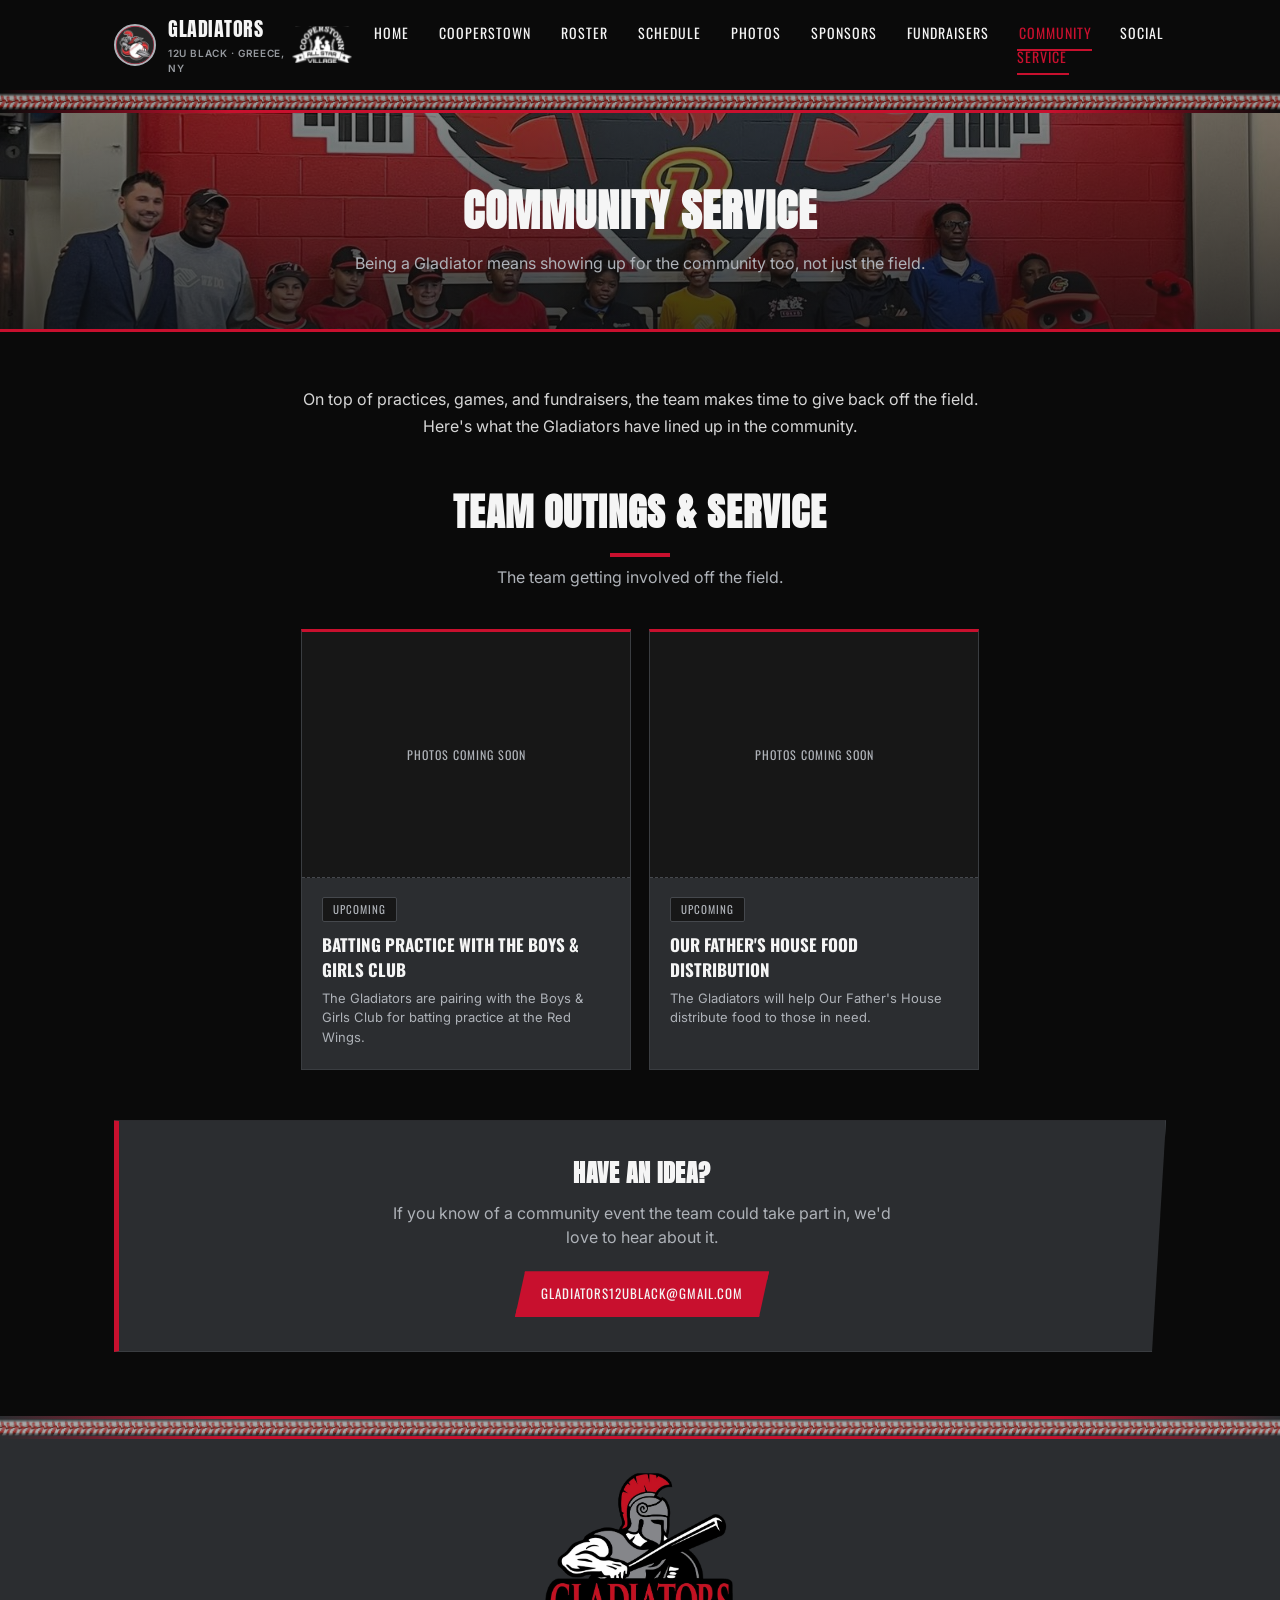
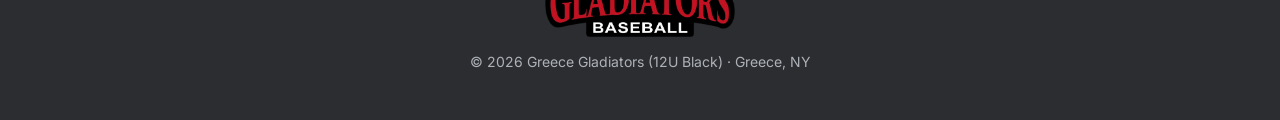
==== commit 1ed9734d: "Build Sponsors, Fundraisers and Community Service cards from Google Drive - js/content.json holds th" ====
--- a/community-service.html
+++ b/community-service.html
@@ -9,7 +9,7 @@
 <link rel="icon" type="image/png" href="assets/favicon.png">
 <link rel="preconnect" href="https://fonts.googleapis.com">
 <link href="https://fonts.googleapis.com/css2?family=Anton&family=Oswald:wght@500;700&family=Inter:wght@400;600&display=swap" rel="stylesheet">
-<link rel="stylesheet" href="css/styles.css?v=66">
+<link rel="stylesheet" href="css/styles.css?v=68">
 </head>
 <body>
 
@@ -31,23 +31,8 @@
       <h2>Team Outings &amp; Service</h2>
       <p>The team getting involved off the field.</p>
     </div>
-    <div class="fundraiser-grid">
-      <div class="fundraiser-card">
-        <div class="fundraiser-placeholder">Photos Coming Soon</div>
-        <div class="fundraiser-body">
-          <span class="status-chip status-upcoming">Upcoming</span>
-          <h3>Batting Practice with the Boys &amp; Girls Club</h3>
-          <p>The Gladiators are pairing with the Boys &amp; Girls Club for batting practice at the Red Wings.</p>
-        </div>
-      </div>
-      <div class="fundraiser-card">
-        <div class="fundraiser-placeholder">Photos Coming Soon</div>
-        <div class="fundraiser-body">
-          <span class="status-chip status-upcoming">Upcoming</span>
-          <h3>Our Father's House Food Distribution</h3>
-          <p>The Gladiators will help Our Father's House distribute food to those in need.</p>
-        </div>
-      </div>
+    <div class="fundraiser-grid" data-content="communityService">
+      <!-- filled in by js/content.js from js/content.json -->
     </div>
 
     <div class="cta-box">
@@ -60,9 +45,10 @@
 
 <footer class="site-footer" id="site-footer"><!-- injected by js/partials.js --></footer>
 
-<script src="js/data.js?v=66"></script>
-<script src="js/render.js?v=66"></script>
-<script src="js/partials.js?v=66"></script>
-<script src="js/main.js?v=66"></script>
+<script src="js/data.js?v=68"></script>
+<script src="js/render.js?v=68"></script>
+<script src="js/partials.js?v=68"></script>
+<script src="js/main.js?v=68"></script>
+<script src="js/content.js?v=68"></script>
 </body>
 </html>
--- a/css/styles.css
+++ b/css/styles.css
@@ -381,7 +381,7 @@
 .type-game .type-tag { border-color: var(--crimson); color: var(--crimson); }
 
 /* ---------- Sponsors ---------- */
-.sponsor-grid { display: grid; grid-template-columns: repeat(auto-fit, minmax(220px,1fr)); gap: 18px; margin-bottom: 50px; }
+.sponsor-grid { display: grid; grid-template-columns: repeat(auto-fit, minmax(220px, 280px)); justify-content: center; gap: 18px; margin-bottom: 50px; }
 .sponsor-card {
   background: var(--gray);
   border: 1px solid var(--gray-line);
@@ -406,6 +406,13 @@
 }
 .sponsor-card h3 { font-family: var(--font-display); text-transform: uppercase; margin: 0 0 6px; font-size: 16px; }
 .sponsor-card p { color: var(--silver); font-size: 13px; margin: 0; }
+a.sponsor-card { display: block; transition: transform .15s, border-color .15s; }
+a.sponsor-card:hover { transform: translateY(-3px); border-color: var(--crimson); }
+.sponsor-logo-box.has-logo { background: #fff; border: 1px solid var(--gray-line); padding: 10px; height: 110px; }
+.sponsor-logo-box.has-logo img { max-width: 100%; max-height: 100%; object-fit: contain; }
+.sponsor-flyer { max-width: 520px; margin: 0 auto 50px; }
+.sponsor-flyer img { width: 100%; height: auto; border: 1px solid var(--gray-line); }
+.content-empty { grid-column: 1 / -1; text-align: center; color: var(--silver); padding: 30px 10px; margin: 0; }
 .become-sponsor {
   background: var(--gray);
   border: 1px solid var(--gray-line);
@@ -578,7 +585,7 @@
 }
 
 /* ---------- Fundraisers ---------- */
-.fundraiser-grid { display: grid; grid-template-columns: repeat(auto-fit, minmax(240px,1fr)); gap: 18px; margin-bottom: 50px; }
+.fundraiser-grid { display: grid; grid-template-columns: repeat(auto-fit, minmax(240px, 330px)); justify-content: center; gap: 18px; margin-bottom: 50px; }
 .fundraiser-card {
   background: var(--gray);
   border: 1px solid var(--gray-line);
@@ -603,6 +610,8 @@
 .fundraiser-card h3 { font-family: var(--font-display); text-transform: uppercase; margin: 0 0 6px; font-size: 17px; }
 .fundraiser-card .fundraiser-meta { color: var(--silver); font-size: 12px; text-transform: uppercase; letter-spacing: 1px; margin-bottom: 10px; }
 .fundraiser-card p { color: var(--silver); font-size: 13px; margin: 0; }
+.fundraiser-card p + p { margin-top: 8px; }
+.fundraiser-card .card-link { display: inline-block; margin-top: 12px; font-family: var(--font-display); text-transform: uppercase; letter-spacing: 1px; font-size: 12px; color: var(--white); border-bottom: 2px solid var(--crimson); }
 .status-chip {
   display: inline-block;
   font-family: var(--font-display);
